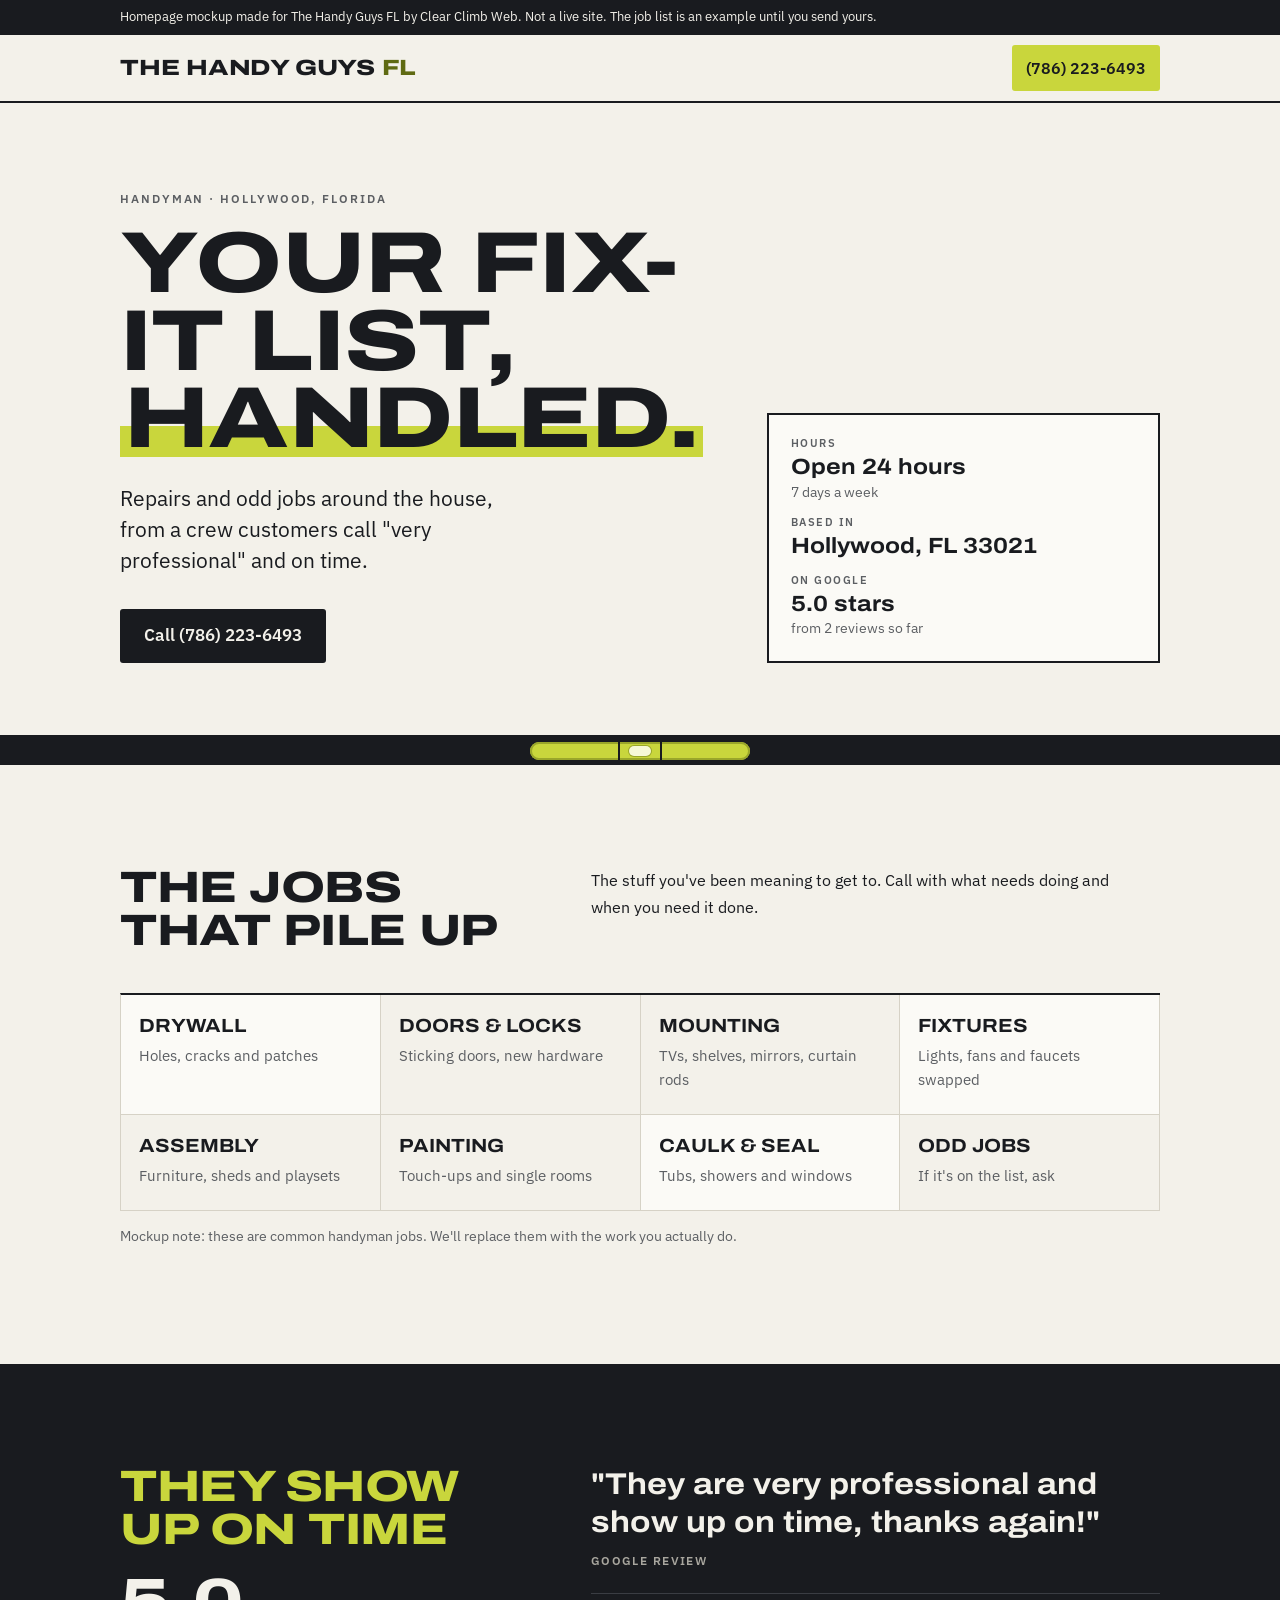
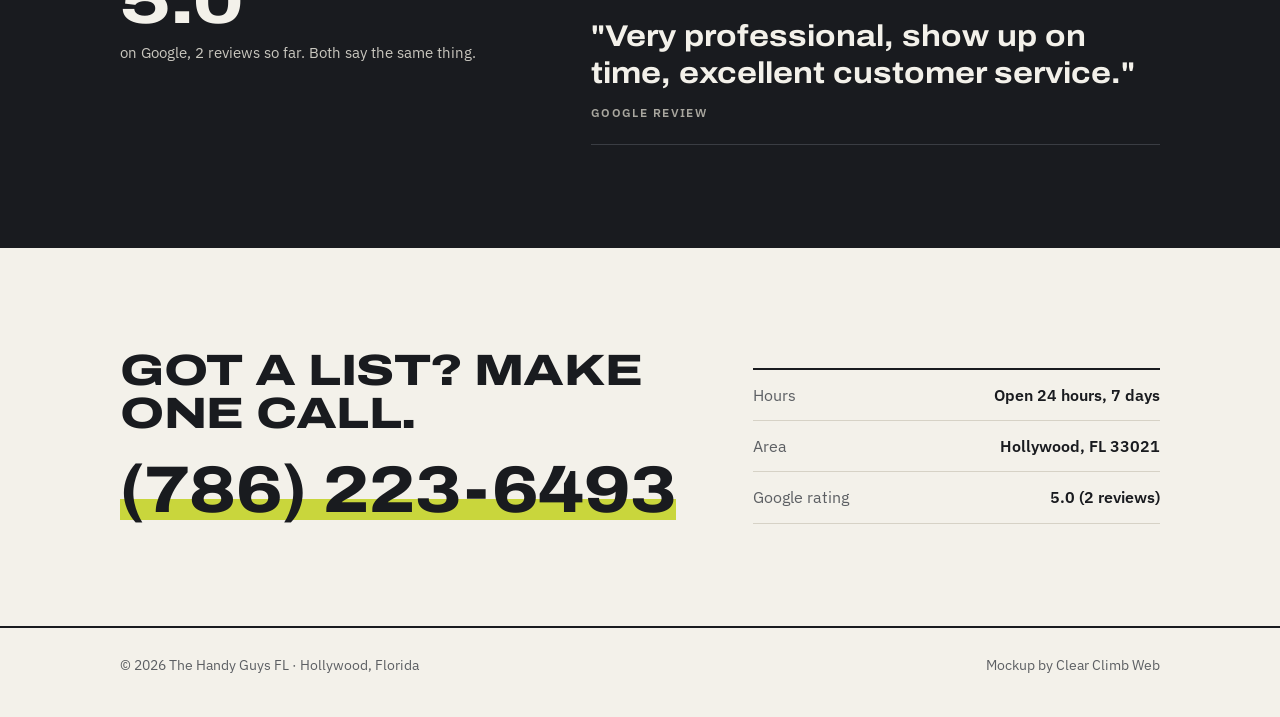
==== mockups/handy-guys-fl/index.html @ fb2ff41c "Add The Handy Guys FL homepage mockup (noindex) Co-Authored-By: Claude Opus 5.5 <noreply@anthropic.c" ====
<!DOCTYPE html>
<html lang="en">
<head>
<meta charset="utf-8">
<meta name="viewport" content="width=device-width, initial-scale=1">
<title>Handyman in Hollywood, FL | The Handy Guys FL</title>
<meta name="description" content="The Handy Guys FL: handyman repairs and odd jobs around the house in Hollywood, Florida. Call (786) 223-6493. Listed open 24 hours, 7 days a week.">
<meta name="robots" content="noindex">
<meta property="og:title" content="The Handy Guys FL | Handyman in Hollywood, FL">
<meta property="og:image" content="og.jpg">
<link rel="icon" href="data:image/svg+xml,%3Csvg xmlns='http://www.w3.org/2000/svg' viewBox='0 0 32 32'%3E%3Crect width='32' height='32' rx='3' fill='%23191b1f'/%3E%3Crect x='6' y='13' width='20' height='6' rx='3' fill='%23c9d63c'/%3E%3Ccircle cx='16' cy='16' r='2' fill='%23191b1f'/%3E%3C/svg%3E">
<link rel="preconnect" href="https://fonts.googleapis.com">
<link rel="preconnect" href="https://fonts.gstatic.com" crossorigin>
<link href="https://fonts.googleapis.com/css2?family=Archivo:wdth,wght@112,700;125,800&family=IBM+Plex+Sans:wght@400;500;600&display=swap" rel="stylesheet">
<script type="application/ld+json">
{"@context":"https://schema.org","@type":"HomeAndConstructionBusiness","name":"The Handy Guys FL","telephone":"+1-786-223-6493",
"address":{"@type":"PostalAddress","addressLocality":"Hollywood","addressRegion":"FL","postalCode":"33021","addressCountry":"US"},
"openingHours":"Mo-Su 00:00-23:59"}
</script>
<style>
:root{
  --paper:#f3f1ea; --paper-2:#e9e6dc; --ink:#191b1f; --muted:#5c5f63; --rule:#d6d2c6;
  --vial:#c9d63c; --vial-deep:#5f6a12; --on-ink:#f3f1ea;
  --head:"Archivo","Arial Narrow",Arial,sans-serif;
  --sans:"IBM Plex Sans",system-ui,-apple-system,"Segoe UI",sans-serif;
  --s1:clamp(15px,.95rem + .1vw,17px);
  --s2:clamp(18px,1.05rem + .3vw,21px);
  --s3:clamp(28px,1.3rem + 1.8vw,46px);
  --s4:clamp(44px,1.4rem + 5vw,96px);
  --max:1120px; --r:3px;
}
*{box-sizing:border-box}
html{-webkit-text-size-adjust:100%}
body{margin:0;background:var(--paper);color:var(--ink);font:400 var(--s1)/1.6 var(--sans)}
a{color:inherit}
.wrap{max-width:var(--max);margin:0 auto;padding:0 clamp(18px,4vw,40px)}
:focus-visible{outline:2px solid var(--ink);outline-offset:3px}
h1,h2,h3{font-family:var(--head);font-stretch:125%;font-weight:800;text-transform:uppercase;letter-spacing:-.01em;margin:0}

.mock{background:var(--ink);color:var(--on-ink);font-size:13px}
.mock .wrap{padding-top:7px;padding-bottom:7px}

.top{border-bottom:2px solid var(--ink)}
.top .wrap{display:flex;align-items:center;justify-content:space-between;gap:16px;min-height:66px}
.brand{font:800 22px/1 var(--head);font-stretch:125%;text-transform:uppercase;text-decoration:none;letter-spacing:-.01em}
.brand span{color:var(--vial-deep)}
.top-call{font-weight:600;text-decoration:none;background:var(--vial);padding:10px 14px;border-radius:var(--r);white-space:nowrap}

.hero{padding:clamp(40px,7vw,96px) 0 clamp(40px,6vw,72px)}
.hero-grid{display:grid;grid-template-columns:7fr 5fr;gap:clamp(28px,5vw,72px);align-items:end}
.kicker{font:600 12px/1.2 var(--sans);letter-spacing:.16em;text-transform:uppercase;color:var(--muted);margin:0 0 18px}
h1{font-size:var(--s4);line-height:.9}
h1 .hl{background:linear-gradient(transparent 58%,var(--vial) 58% 92%,transparent 92%);padding:0 .05em}
.lede{font-size:var(--s2);line-height:1.5;max-width:32ch;margin:26px 0 0}
.actions{display:flex;flex-wrap:wrap;gap:12px 22px;align-items:center;margin-top:32px}
.btn{display:inline-flex;align-items:center;min-height:54px;padding:0 24px;background:var(--ink);color:var(--on-ink);text-decoration:none;font-weight:600;border-radius:var(--r);font-size:17px}
.btn:hover{background:#000}
.card{border:2px solid var(--ink);background:#fbfaf6;padding:22px}
.card dl{margin:0;display:grid;gap:14px}
.card dt{font:600 11px/1.2 var(--sans);letter-spacing:.14em;text-transform:uppercase;color:var(--muted)}
.card dd{margin:4px 0 0;font:700 22px/1.2 var(--head);font-stretch:112%}
.card dd small{display:block;font:400 14px/1.4 var(--sans);color:var(--muted);margin-top:2px}

/* signature: spirit level */
.level{position:relative;height:30px;background:var(--ink);border-top:1px solid var(--ink);border-bottom:1px solid var(--ink)}
.level::before{content:"";position:absolute;left:50%;top:6px;width:min(220px,40vw);height:18px;transform:translateX(-50%);
  background:var(--vial);border-radius:9px;box-shadow:inset 0 0 0 2px #9aa62a}
.level::after{content:"";position:absolute;left:50%;top:10px;width:22px;height:10px;transform:translateX(-50%);border-radius:5px;background:#f6f8d6;
  box-shadow:-34px 0 0 -3px transparent, 0 0 0 1px #9aa62a}
.level i{position:absolute;top:6px;height:18px;width:2px;background:var(--ink);left:calc(50% - 22px)}
.level i+i{left:calc(50% + 20px)}

section{padding:clamp(56px,8vw,104px) 0}
.sec-head{display:grid;grid-template-columns:5fr 7fr;gap:clamp(24px,5vw,72px);align-items:start}
h2.big{font-size:var(--s3);line-height:.98}
.sec-head p{margin:0;max-width:52ch}
.jobs{margin-top:40px;display:grid;grid-template-columns:repeat(4,1fr);border-top:2px solid var(--ink);border-left:1px solid var(--rule)}
.job{padding:20px 18px 22px;border-right:1px solid var(--rule);border-bottom:1px solid var(--rule)}
.job b{display:block;font:700 19px/1.2 var(--head);font-stretch:112%;text-transform:uppercase}
.job span{display:block;margin-top:6px;color:var(--muted);font-size:15px}
.job:nth-child(3n+1){background:#fbfaf6}
.note{font-size:14px;color:var(--muted);margin-top:14px}

.proof{background:var(--ink);color:var(--on-ink)}
.proof .grid{display:grid;grid-template-columns:5fr 7fr;gap:clamp(24px,5vw,72px);align-items:start}
.proof h2{color:var(--vial)}
.proof .stars{font:800 64px/1 var(--head);font-stretch:125%;margin-top:18px}
.proof .stars small{display:block;font:400 15px/1.4 var(--sans);color:#c9c7bf;margin-top:8px}
blockquote{margin:0;padding:24px 0;border-bottom:1px solid #3a3d43}
blockquote:first-child{padding-top:0}
blockquote p{margin:0;font:700 clamp(22px,1rem + 1.2vw,30px)/1.25 var(--head);font-stretch:112%}
cite{display:block;margin-top:12px;font:600 12px/1.3 var(--sans);letter-spacing:.12em;text-transform:uppercase;font-style:normal;color:#a9a79f}

.cta .grid{display:grid;grid-template-columns:7fr 5fr;gap:clamp(24px,5vw,72px);align-items:end}
.big-phone{display:inline-block;margin-top:22px;font:800 clamp(38px,1.4rem + 3.4vw,72px)/1 var(--head);font-stretch:112%;text-decoration:none;background:linear-gradient(transparent 62%,var(--vial) 62% 94%,transparent 94%)}
.facts{border-top:2px solid var(--ink)}
.facts div{display:flex;justify-content:space-between;gap:16px;padding:12px 0;border-bottom:1px solid var(--rule)}
.facts span:first-child{color:var(--muted)}
.facts span:last-child{font-weight:600;text-align:right}

footer{border-top:2px solid var(--ink);padding:26px 0 40px;font-size:14px;color:var(--muted)}
footer .wrap{display:flex;flex-wrap:wrap;justify-content:space-between;gap:12px}
.callbar{display:none}

@media (max-width:900px){.jobs{grid-template-columns:repeat(2,1fr)}.job:nth-child(3n+1){background:none}.job:nth-child(4n+1),.job:nth-child(4n+4){background:#fbfaf6}}
@media (max-width:860px){.hero-grid,.sec-head,.proof .grid,.cta .grid{grid-template-columns:1fr}}
@media (max-width:560px){
  .top-call{display:none}
  .jobs{grid-template-columns:1fr}
  .job:nth-child(n){background:none}
  .callbar{display:flex;position:fixed;left:0;right:0;bottom:0;z-index:9;background:var(--ink);padding:10px 14px calc(10px + env(safe-area-inset-bottom))}
  .callbar a{flex:1;display:flex;justify-content:center;align-items:center;min-height:48px;background:var(--vial);color:var(--ink);text-decoration:none;font-weight:600;border-radius:var(--r)}
  body{padding-bottom:72px}
}
</style>
</head>
<body>

<div class="mock"><div class="wrap">Homepage mockup made for The Handy Guys FL by Clear Climb Web. Not a live site. The job list is an example until you send yours.</div></div>

<header class="top">
  <div class="wrap">
    <a class="brand" href="#top" aria-label="The Handy Guys FL, home">The Handy Guys <span>FL</span></a>
    <a class="top-call" href="tel:+17862236493">(786) 223-6493</a>
  </div>
</header>

<main id="top">
  <div class="hero">
    <div class="wrap hero-grid">
      <div>
        <p class="kicker">Handyman · Hollywood, Florida</p>
        <h1>Your fix-it list, <span class="hl">handled.</span></h1>
        <p class="lede">Repairs and odd jobs around the house, from a crew customers call "very professional" and on time.</p>
        <div class="actions">
          <a class="btn" href="tel:+17862236493">Call (786) 223-6493</a>
        </div>
      </div>
      <aside class="card" aria-label="Quick facts">
        <dl>
          <div><dt>Hours</dt><dd>Open 24 hours<small>7 days a week</small></dd></div>
          <div><dt>Based in</dt><dd>Hollywood, FL 33021</dd></div>
          <div><dt>On Google</dt><dd>5.0 stars<small>from 2 reviews so far</small></dd></div>
        </dl>
      </aside>
    </div>
  </div>

  <div class="level" role="presentation"><i></i><i></i></div>

  <section aria-labelledby="jobs">
    <div class="wrap">
      <div class="sec-head">
        <h2 class="big" id="jobs">The jobs that pile&nbsp;up</h2>
        <p>The stuff you've been meaning to get to. Call with what needs doing and when you need it done.</p>
      </div>
      <div class="jobs">
        <div class="job"><b>Drywall</b><span>Holes, cracks and patches</span></div>
        <div class="job"><b>Doors &amp; locks</b><span>Sticking doors, new hardware</span></div>
        <div class="job"><b>Mounting</b><span>TVs, shelves, mirrors, curtain rods</span></div>
        <div class="job"><b>Fixtures</b><span>Lights, fans and faucets swapped</span></div>
        <div class="job"><b>Assembly</b><span>Furniture, sheds and playsets</span></div>
        <div class="job"><b>Painting</b><span>Touch-ups and single rooms</span></div>
        <div class="job"><b>Caulk &amp; seal</b><span>Tubs, showers and windows</span></div>
        <div class="job"><b>Odd jobs</b><span>If it's on the list, ask</span></div>
      </div>
      <p class="note">Mockup note: these are common handyman jobs. We'll replace them with the work you actually do.</p>
    </div>
  </section>

  <section class="proof" aria-labelledby="proof">
    <div class="wrap grid">
      <div>
        <h2 class="big" id="proof">They show up on&nbsp;time</h2>
        <div class="stars">5.0<small>on Google, 2 reviews so far. Both say the same thing.</small></div>
      </div>
      <div>
        <blockquote>
          <p>"They are very professional and show up on time, thanks again!"</p>
          <cite>Google review</cite>
        </blockquote>
        <blockquote>
          <p>"Very professional, show up on time, excellent customer service."</p>
          <cite>Google review</cite>
        </blockquote>
      </div>
    </div>
  </section>

  <section class="cta" aria-labelledby="call">
    <div class="wrap grid">
      <div>
        <h2 class="big" id="call">Got a list? Make one&nbsp;call.</h2>
        <a class="big-phone" href="tel:+17862236493">(786) 223-6493</a>
      </div>
      <div class="facts">
        <div><span>Hours</span><span>Open 24 hours, 7 days</span></div>
        <div><span>Area</span><span>Hollywood, FL 33021</span></div>
        <div><span>Google rating</span><span>5.0 (2 reviews)</span></div>
      </div>
    </div>
  </section>
</main>

<footer>
  <div class="wrap">
    <span>&copy; <span id="yr">2026</span> The Handy Guys FL · Hollywood, Florida</span>
    <span>Mockup by Clear Climb Web</span>
  </div>
</footer>

<div class="callbar"><a href="tel:+17862236493">Call The Handy Guys · (786) 223-6493</a></div>
<script>document.getElementById('yr').textContent=new Date().getFullYear();</script>
</body>
</html>
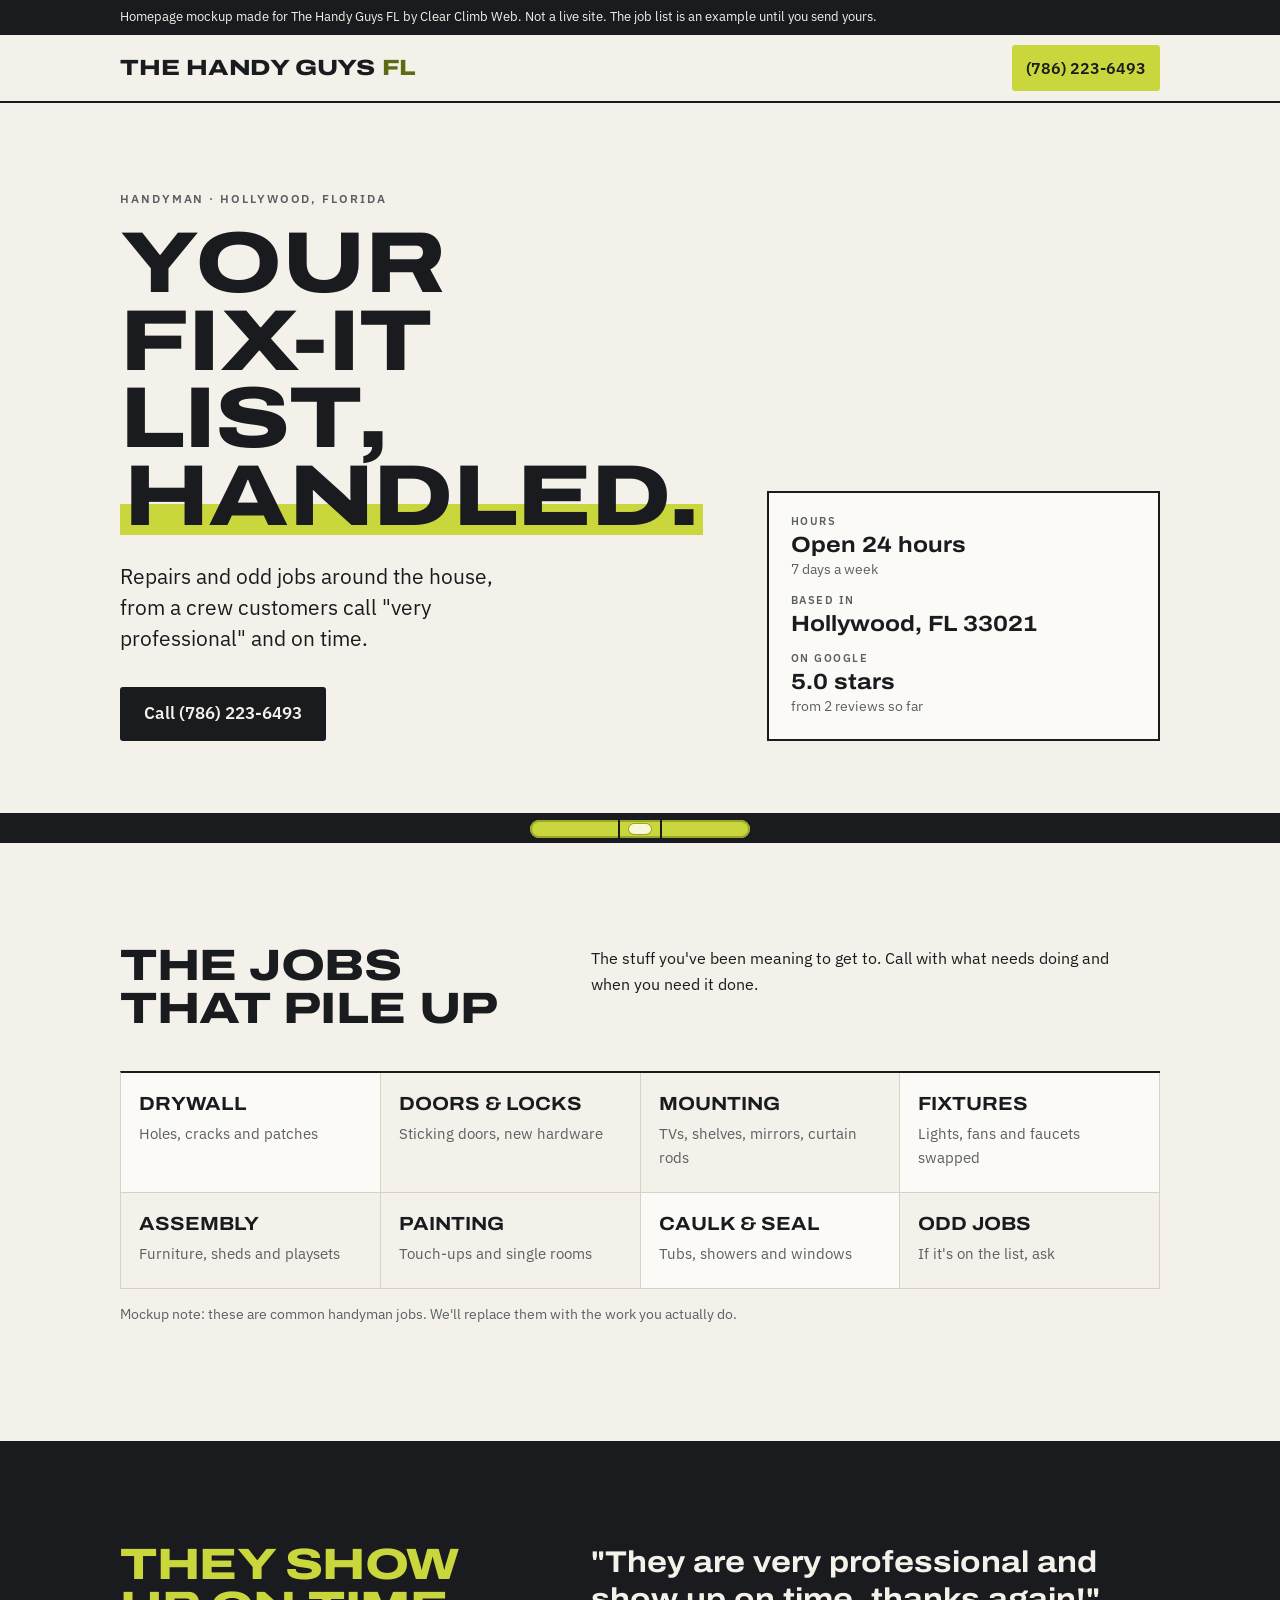
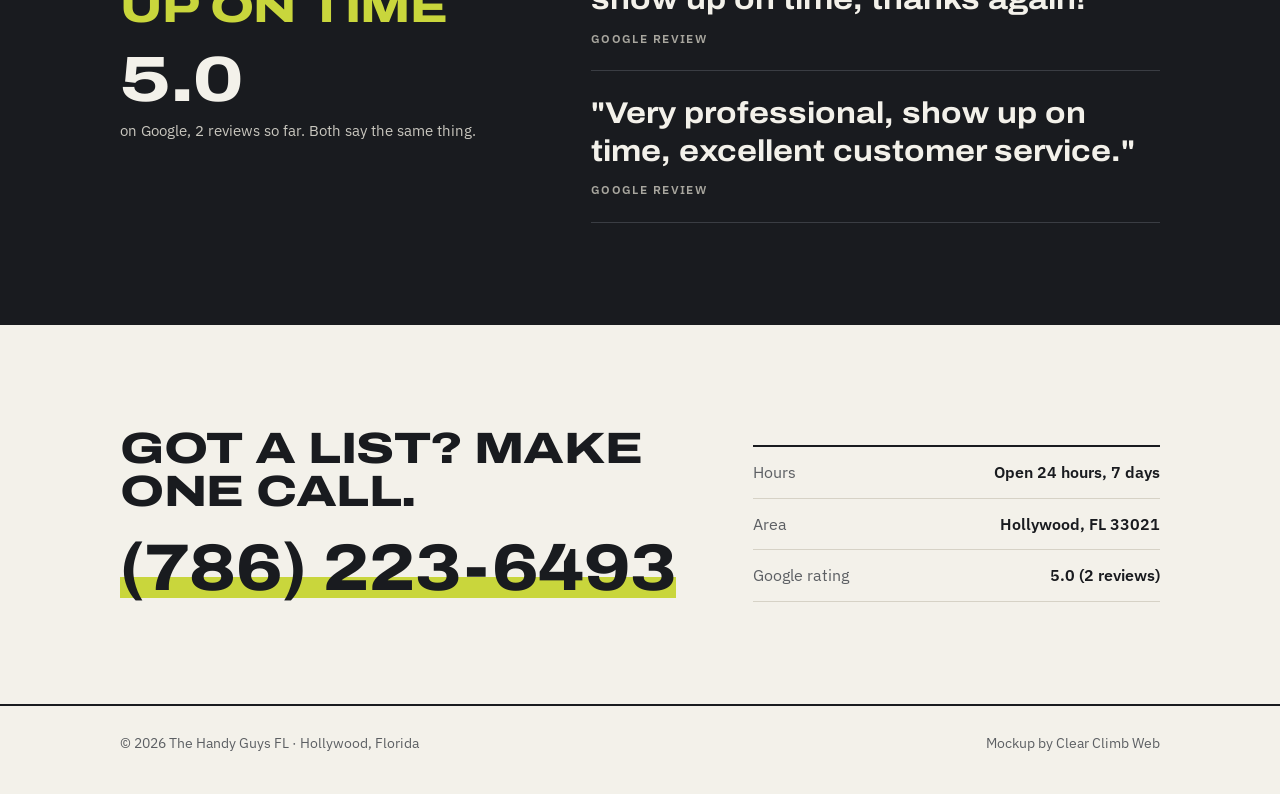
==== commit 33e4a204: "Keep fix-it on one line Co-Authored-By: Claude Opus 5.5 <noreply@anthropic.com> Claude-Session: http" ====
--- a/mockups/handy-guys-fl/index.html
+++ b/mockups/handy-guys-fl/index.html
@@ -130,7 +130,7 @@
     <div class="wrap hero-grid">
       <div>
         <p class="kicker">Handyman · Hollywood, Florida</p>
-        <h1>Your fix-it list, <span class="hl">handled.</span></h1>
+        <h1>Your <span style="white-space:nowrap">fix-it</span> list, <span class="hl">handled.</span></h1>
         <p class="lede">Repairs and odd jobs around the house, from a crew customers call "very professional" and on time.</p>
         <div class="actions">
           <a class="btn" href="tel:+17862236493">Call (786) 223-6493</a>
